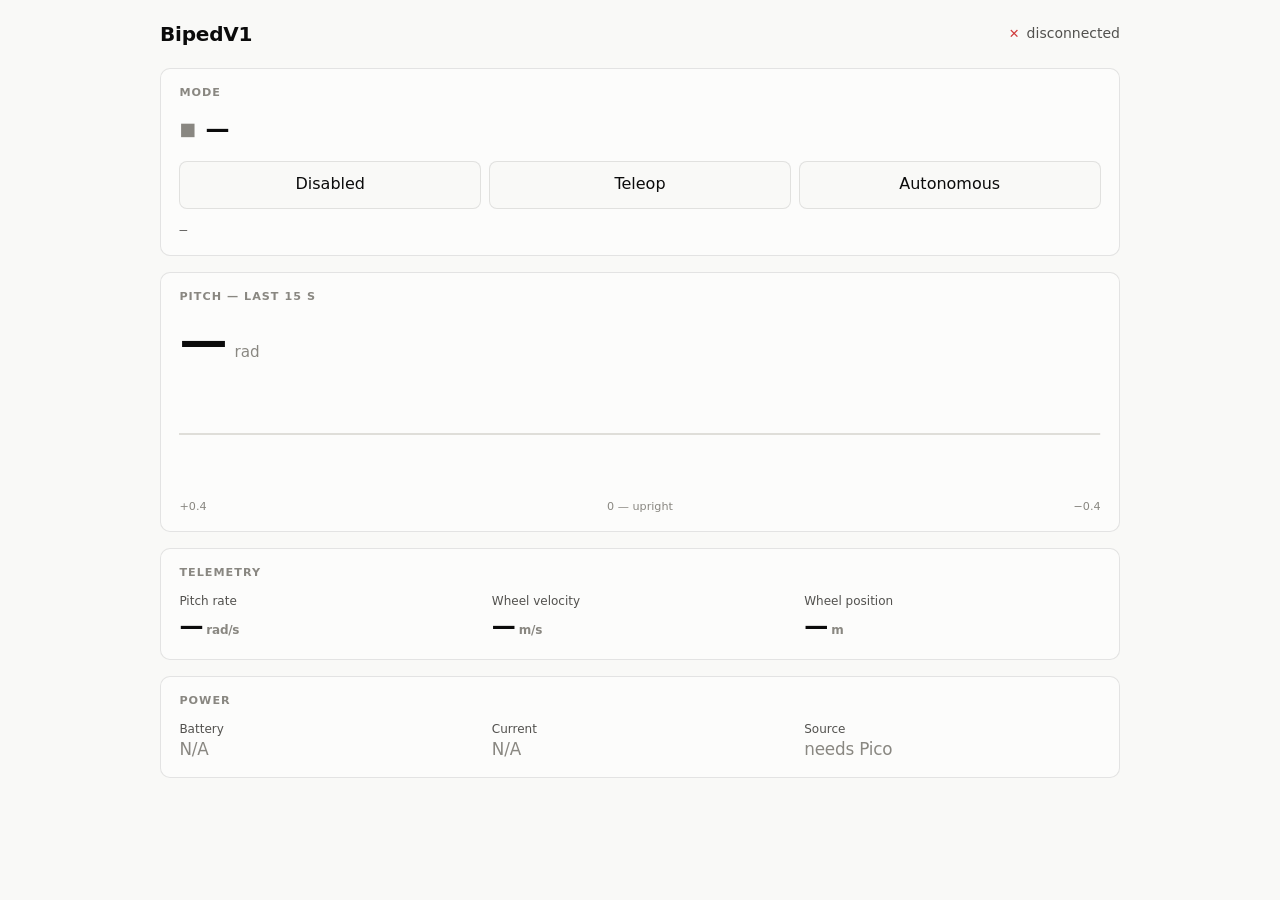
==== src/robot_dashboard/web/index.html @ 06d9ed7c "./sim.sh launch and polished dashboard" ====
<!DOCTYPE html>
<html lang="en">
<head>
  <meta charset="utf-8" />
  <meta name="viewport" content="width=device-width, initial-scale=1" />
  <title>BipedV1 — dashboard</title>

  <!-- vendored locally: the robot has no internet, so no CDN. -->
  <script src="roslib.min.js"></script>

  <style>
    /* Palette roles. Light + dark are each SELECTED steps, not an auto-flip.
       Status hues are fixed and never themed. */
    :root {
      color-scheme: light;
      --plane:   #f9f9f7;
      --surface: #fcfcfb;
      --ink:     #0b0b0b;
      --ink-2:   #52514e;
      --muted:   #898781;
      --grid:    #e1e0d9;
      --axis:    #c3c2b7;
      --border:  rgba(11,11,11,0.10);
      --series:  #2a78d6;
      --good:     #0ca30c;
      --warning:  #fab219;
      --critical: #d03b3b;
    }
    @media (prefers-color-scheme: dark) {
      :root:where(:not([data-theme="light"])) {
        color-scheme: dark;
        --plane:   #0d0d0d;
        --surface: #1a1a19;
        --ink:     #ffffff;
        --ink-2:   #c3c2b7;
        --muted:   #898781;
        --grid:    #2c2c2a;
        --axis:    #383835;
        --border:  rgba(255,255,255,0.10);
        --series:  #3987e5;
      }
    }
    :root[data-theme="dark"] {
      color-scheme: dark;
      --plane: #0d0d0d; --surface: #1a1a19; --ink: #fff; --ink-2: #c3c2b7;
      --grid: #2c2c2a; --axis: #383835; --border: rgba(255,255,255,0.10);
      --series: #3987e5;
    }

    * { box-sizing: border-box; }
    body {
      margin: 0; padding: 1.25rem;
      background: var(--plane); color: var(--ink);
      font-family: system-ui, -apple-system, "Segoe UI", sans-serif;
      line-height: 1.4;
    }
    .wrap { max-width: 60rem; margin: 0 auto; }

    header {
      display: flex; align-items: center; justify-content: space-between;
      gap: 1rem; flex-wrap: wrap; margin-bottom: 1.25rem;
    }
    h1 { font-size: 1.25rem; margin: 0; letter-spacing: -0.01em; }

    /* Status: colour + SHAPE + WORD. Never hue alone — green/red are
       indistinguishable under red-green CVD (measured ΔE 4.1). */
    .status { display: inline-flex; align-items: center; gap: .45rem;
              font-size: .875rem; color: var(--ink-2); }
    .glyph { font-size: .8rem; line-height: 1; }
    .g-good     { color: var(--good); }
    .g-warning  { color: var(--warning); }
    .g-critical { color: var(--critical); }
    .g-muted    { color: var(--muted); }

    .card {
      background: var(--surface); border: 1px solid var(--border);
      border-radius: 10px; padding: 1rem 1.15rem; margin-bottom: 1rem;
    }
    .card > h2 {
      margin: 0 0 .75rem; font-size: .7rem; font-weight: 600;
      text-transform: uppercase; letter-spacing: .09em; color: var(--muted);
    }

    /* mode */
    .mode-now { display: flex; align-items: center; gap: .6rem; margin-bottom: .9rem; }
    .mode-name { font-size: 1.5rem; font-weight: 600; letter-spacing: -0.01em; }
    .buttons { display: grid; grid-template-columns: repeat(3, 1fr); gap: .5rem; }
    button {
      min-height: 48px; padding: .7rem .5rem; font: inherit; font-weight: 500;
      color: var(--ink); background: var(--plane);
      border: 1px solid var(--border); border-radius: 8px; cursor: pointer;
    }
    button:hover { border-color: var(--axis); }
    button[aria-pressed="true"] {
      border-color: var(--series); box-shadow: inset 0 0 0 1px var(--series);
    }
    #result { margin: .75rem 0 0; font-size: .8rem; color: var(--ink-2);
              font-family: ui-monospace, SFMono-Regular, Menlo, monospace; }

    /* hero figure — exactly one per view */
    .hero-row { display: flex; align-items: baseline; gap: .5rem; }
    .hero { font-size: 3rem; font-weight: 600; letter-spacing: -0.02em; line-height: 1; }
    .hero-unit { font-size: .95rem; color: var(--muted); }
    .spark-meta { display: flex; justify-content: space-between;
                  font-size: .7rem; color: var(--muted); margin-top: .35rem; }

    /* KPI row of stat tiles */
    .kpis { display: grid; grid-template-columns: repeat(3, 1fr); gap: 1rem; }
    .tile .label { font-size: .75rem; color: var(--ink-2); }
    .tile .value { font-size: 1.5rem; font-weight: 600; letter-spacing: -0.01em; }
    .tile .unit  { font-size: .75rem; color: var(--muted); margin-left: .2rem; }
    .tile .stub  { font-size: 1.05rem; font-weight: 400; color: var(--muted); }

    @media (max-width: 34rem) {
      .kpis { grid-template-columns: 1fr 1fr; }
      .buttons { grid-template-columns: 1fr; }
      .hero { font-size: 2.5rem; }
    }
  </style>
</head>
<body>
<div class="wrap">

  <header>
    <h1>BipedV1</h1>
    <span class="status">
      <span class="glyph g-critical" id="connGlyph">✕</span>
      <span id="connText">connecting…</span>
    </span>
  </header>

  <section class="card">
    <h2>Mode</h2>
    <div class="mode-now">
      <span class="glyph g-muted" id="modeGlyph" style="font-size:1.1rem">■</span>
      <span class="mode-name" id="modeName">—</span>
    </div>
    <div class="buttons">
      <button data-mode="disabled"   aria-pressed="false">Disabled</button>
      <button data-mode="teleop"     aria-pressed="false">Teleop</button>
      <button data-mode="autonomous" aria-pressed="false">Autonomous</button>
    </div>
    <p id="result" role="status" aria-live="polite">—</p>
  </section>

  <section class="card">
    <h2>Pitch — last 15 s</h2>
    <div class="hero-row">
      <span class="hero" id="pitch">—</span><span class="hero-unit">rad</span>
    </div>
    <svg id="spark" viewBox="0 0 600 120" preserveAspectRatio="none"
         width="100%" height="120" aria-hidden="true" style="display:block;margin-top:.6rem">
      <line x1="0" y1="60" x2="600" y2="60" stroke="var(--axis)" stroke-width="1" />
      <path id="sparkArea" fill="var(--series)" fill-opacity="0.10" d="" />
      <path id="sparkLine" fill="none" stroke="var(--series)" stroke-width="2"
            stroke-linejoin="round" stroke-linecap="round" d="" />
      <circle id="sparkDot" r="4" fill="var(--series)"
              stroke="var(--surface)" stroke-width="2" cx="-10" cy="60" />
    </svg>
    <div class="spark-meta"><span>+0.4</span><span>0 — upright</span><span>−0.4</span></div>
  </section>

  <section class="card">
    <h2>Telemetry</h2>
    <div class="kpis">
      <div class="tile">
        <div class="label">Pitch rate</div>
        <div class="value"><span id="pitchRate">—</span><span class="unit">rad/s</span></div>
      </div>
      <div class="tile">
        <div class="label">Wheel velocity</div>
        <div class="value"><span id="wheelVel">—</span><span class="unit">m/s</span></div>
      </div>
      <div class="tile">
        <div class="label">Wheel position</div>
        <div class="value"><span id="wheelPos">—</span><span class="unit">m</span></div>
      </div>
    </div>
  </section>

  <section class="card">
    <h2>Power</h2>
    <div class="kpis">
      <div class="tile">
        <div class="label">Battery</div>
        <div class="value stub">N/A</div>
      </div>
      <div class="tile">
        <div class="label">Current</div>
        <div class="value stub">N/A</div>
      </div>
      <div class="tile">
        <div class="label">Source</div>
        <div class="value stub">needs Pico</div>
      </div>
    </div>
  </section>

</div>

<script>
  const WHEEL_RADIUS = 0.105;   // must match balance_controller
  const PITCH_SCALE  = 0.4;     // rad, full-scale of the sparkline (max_lean is 0.3)
  const BUF = 150;              // samples retained (~15 s at the render rate)

  const el  = (id) => document.getElementById(id);
  const set = (id, text) => { el(id).textContent = text; };

  // ---- connection -------------------------------------------------------
  // Derive the bridge host from wherever this page was loaded from, so the
  // SAME page works from the laptop, the Pi, or a phone with no edits.
  const host = window.location.hostname || 'localhost';
  const ros = new ROSLIB.Ros({ url: `ws://${host}:9090` });

  function setConn(glyph, cls, text) {
    el('connGlyph').textContent = glyph;
    el('connGlyph').className = 'glyph ' + cls;
    set('connText', text);
  }
  ros.on('connection', () => setConn('●', 'g-good', `connected · ${host}`));
  ros.on('error',      () => setConn('✕', 'g-critical', 'error — see console'));
  ros.on('close',      () => setConn('✕', 'g-critical', 'disconnected'));

  // ---- /mode ------------------------------------------------------------
  // shape + colour + word, so state never rests on hue alone
  const MODE_STYLE = {
    disabled:   { glyph: '■', cls: 'g-muted'   },
    teleop:     { glyph: '●', cls: 'g-good'    },
    autonomous: { glyph: '◆', cls: 'g-warning' },
  };

  const modeTopic = new ROSLIB.Topic({
    ros: ros, name: '/mode', messageType: 'std_msgs/msg/String',
  });
  modeTopic.subscribe((msg) => {
    const style = MODE_STYLE[msg.data] || { glyph: '?', cls: 'g-muted' };
    el('modeGlyph').textContent = style.glyph;
    el('modeGlyph').className = 'glyph ' + style.cls;
    set('modeName', msg.data);
    // reflect the ROBOT's state, never the click — a rejected request must
    // never look accepted.
    document.querySelectorAll('button[data-mode]').forEach((b) => {
      b.setAttribute('aria-pressed', String(b.dataset.mode === msg.data));
    });
  });

  // ---- /set_mode (service client) ---------------------------------------
  const setModeService = new ROSLIB.Service({
    ros: ros, name: '/set_mode', serviceType: 'robot_interfaces/srv/SetMode',
  });

  function requestMode(mode) {
    set('result', `requesting ${mode}…`);
    const request = new ROSLIB.ServiceRequest({ mode: mode });
    setModeService.callService(request, (res) => {
      // res.success / res.message come straight from SetMode.srv's response
      // half — "no controller present" surfaces here.
      set('result', `${res.success ? '✓' : '✕ rejected —'} ${res.message}`);
    }, (err) => {
      // fires when the CALL fails (service missing, bridge down) — NOT when
      // the robot answers with success=false.
      set('result', `✕ call failed: ${err}`);
    });
  }
  document.querySelectorAll('button[data-mode]').forEach((b) => {
    b.addEventListener('click', () => requestMode(b.dataset.mode));
  });

  // ---- /imu -> pitch + sparkline ----------------------------------------
  // identical math to balance_controller.imu_callback, ported to JS
  const hist = [];
  let latestPitch = null, dirty = false;

  const imuTopic = new ROSLIB.Topic({
    ros: ros, name: '/imu', messageType: 'sensor_msgs/msg/Imu',
  });
  imuTopic.subscribe((msg) => {
    const q = msg.orientation;
    let sinp = 2.0 * (q.w * q.y - q.z * q.x);
    sinp = Math.max(-1.0, Math.min(1.0, sinp));   // clamp — same reason as Python
    latestPitch = Math.asin(sinp);
    set('pitchRate', msg.angular_velocity.y.toFixed(2));
    dirty = true;
  });

  // The IMU arrives ~100 Hz; redrawing SVG that fast would burn a phone's
  // battery for no readability gain. Sample into the buffer on a frame tick.
  function tick() {
    if (dirty && latestPitch !== null) {
      hist.push(latestPitch);
      while (hist.length > BUF) hist.shift();
      set('pitch', latestPitch.toFixed(3));
      draw();
      dirty = false;
    }
    requestAnimationFrame(tick);
  }

  function draw() {
    const W = 600, H = 120, mid = H / 2;
    // fixed symmetric scale: auto-scaling would make tiny wobble look dramatic
    const y = (v) => mid - (Math.max(-PITCH_SCALE, Math.min(PITCH_SCALE, v)) / PITCH_SCALE) * mid;
    const step = W / (BUF - 1);
    const pts = hist.map((v, i) => [i * step, y(v)]);
    if (!pts.length) return;
    const d = pts.map(([x, yy], i) => `${i ? 'L' : 'M'}${x.toFixed(1)},${yy.toFixed(1)}`).join('');
    el('sparkLine').setAttribute('d', d);
    el('sparkArea').setAttribute('d',
      `${d}L${pts[pts.length - 1][0].toFixed(1)},${mid}L0,${mid}Z`);
    const last = pts[pts.length - 1];
    el('sparkDot').setAttribute('cx', last[0].toFixed(1));
    el('sparkDot').setAttribute('cy', last[1].toFixed(1));
  }
  requestAnimationFrame(tick);

  // ---- /joint_states -> wheel position & velocity -----------------------
  const jointTopic = new ROSLIB.Topic({
    ros: ros, name: '/joint_states', messageType: 'sensor_msgs/msg/JointState',
  });
  jointTopic.subscribe((msg) => {
    // parallel arrays: find each wheel by name, then index into position/velocity
    const l = msg.name.indexOf('left_wheel_joint');
    const r = msg.name.indexOf('right_wheel_joint');
    if (l === -1 || r === -1) return;   // JS version of your try/except ValueError
    set('wheelPos', (WHEEL_RADIUS * (msg.position[l] + msg.position[r]) / 2.0).toFixed(2));
    set('wheelVel', (WHEEL_RADIUS * (msg.velocity[l] + msg.velocity[r]) / 2.0).toFixed(2));
  });
</script>
</body>
</html>
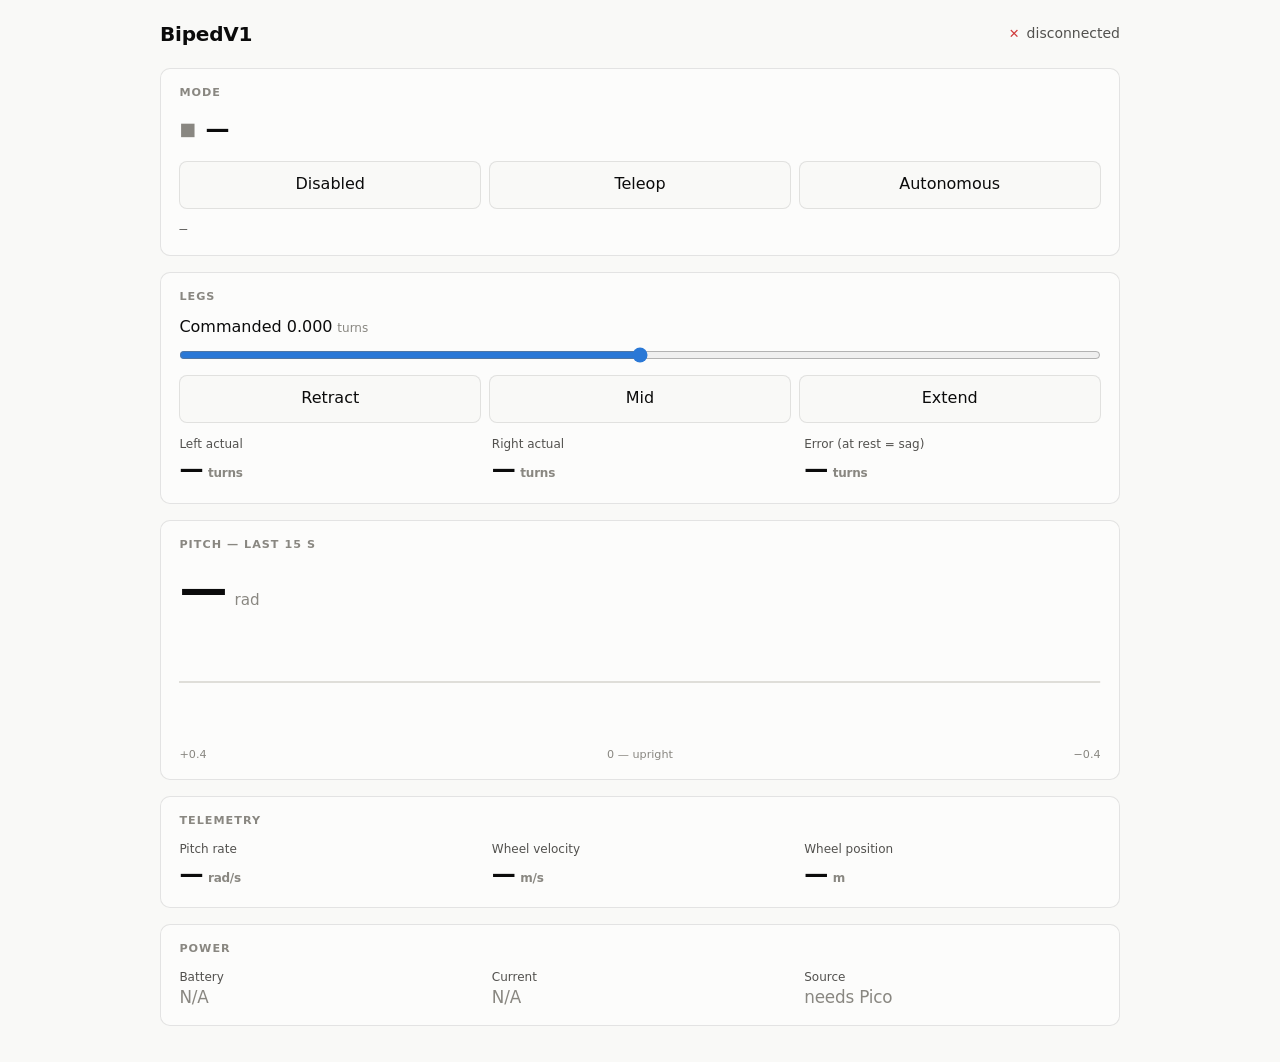
==== commit 89ed4bbe: "(fixed) file cleanup + yaml & symlink fixes" ====
--- a/src/robot_dashboard/web/index.html
+++ b/src/robot_dashboard/web/index.html
@@ -96,6 +96,8 @@
     }
     #result { margin: .75rem 0 0; font-size: .8rem; color: var(--ink-2);
               font-family: ui-monospace, SFMono-Regular, Menlo, monospace; }
+    input[type=range] { width: 100%; margin: .5rem 0 .75rem;
+                        accent-color: var(--series); }
 
     /* hero figure — exactly one per view */
     .hero-row { display: flex; align-items: baseline; gap: .5rem; }
@@ -108,7 +110,7 @@
     .kpis { display: grid; grid-template-columns: repeat(3, 1fr); gap: 1rem; }
     .tile .label { font-size: .75rem; color: var(--ink-2); }
     .tile .value { font-size: 1.5rem; font-weight: 600; letter-spacing: -0.01em; }
-    .tile .unit  { font-size: .75rem; color: var(--muted); margin-left: .2rem; }
+    .unit        { font-size: .75rem; color: var(--muted); margin-left: .3rem; }
     .tile .stub  { font-size: 1.05rem; font-weight: 400; color: var(--muted); }
 
     @media (max-width: 34rem) {
@@ -141,6 +143,35 @@
       <button data-mode="autonomous" aria-pressed="false">Autonomous</button>
     </div>
     <p id="result" role="status" aria-live="polite">—</p>
+  </section>
+
+  <section class="card">
+    <h2>Legs</h2>
+    <div class="readout">
+      <span class="label">Commanded</span>
+      <span class="value" id="legCmd">0.000</span><span class="unit">turns</span>
+    </div>
+    <input type="range" id="legSlider" min="-0.25" max="0.25" step="0.005"
+           value="0" aria-label="Leg position command" />
+    <div class="buttons">
+      <button id="legRetract">Retract</button>
+      <button id="legMid">Mid</button>
+      <button id="legExtend">Extend</button>
+    </div>
+    <div class="kpis" style="margin-top:.85rem">
+      <div class="tile">
+        <div class="label">Left actual</div>
+        <div class="value"><span id="legLeft">—</span><span class="unit">turns</span></div>
+      </div>
+      <div class="tile">
+        <div class="label">Right actual</div>
+        <div class="value"><span id="legRight">—</span><span class="unit">turns</span></div>
+      </div>
+      <div class="tile">
+        <div class="label">Error (at rest = sag)</div>
+        <div class="value"><span id="legSag">—</span><span class="unit">turns</span></div>
+      </div>
+    </div>
   </section>
 
   <section class="card">
@@ -264,6 +295,51 @@
   }
   document.querySelectorAll('button[data-mode]').forEach((b) => {
     b.addEventListener('click', () => requestMode(b.dataset.mode));
+  });
+
+  // ---- legs: command + feedback -----------------------------------------
+  // NOTE these must match leg_controller's pos_min / pos_max parameters.
+  // MEASURE them on the real linkage before trusting this slider range.
+  const LEG_MIN = -0.25, LEG_MAX = 0.25;
+
+  const legCmdTopic = new ROSLIB.Topic({
+    ros: ros, name: '/leg_position_cmd', messageType: 'std_msgs/msg/Float64',
+  });
+  const legStateTopic = new ROSLIB.Topic({
+    ros: ros, name: '/leg_states', messageType: 'sensor_msgs/msg/JointState',
+  });
+
+  let legTarget = 0.0, lastLegSend = 0;
+
+  function sendLeg(v, force) {
+    v = Math.max(LEG_MIN, Math.min(LEG_MAX, v));
+    legTarget = v;
+    el('legSlider').value = v;
+    set('legCmd', v.toFixed(3));
+    // throttle: dragging a slider fires far faster than the bus needs
+    const now = Date.now();
+    if (!force && now - lastLegSend < 50) return;
+    lastLegSend = now;
+    legCmdTopic.publish(new ROSLIB.Message({ data: v }));
+  }
+
+  el('legSlider').addEventListener('input', (e) => sendLeg(parseFloat(e.target.value)));
+  el('legSlider').addEventListener('change', (e) => sendLeg(parseFloat(e.target.value), true));
+  el('legRetract').addEventListener('click', () => sendLeg(LEG_MIN, true));
+  el('legMid').addEventListener('click', () => sendLeg(0.0, true));
+  el('legExtend').addEventListener('click', () => sendLeg(LEG_MAX, true));
+
+  legStateTopic.subscribe((msg) => {
+    const l = msg.name.indexOf('left_leg_joint');
+    const r = msg.name.indexOf('right_leg_joint');
+    if (l === -1 || r === -1) return;
+    set('legLeft', msg.position[l].toFixed(3));
+    set('legRight', msg.position[r].toFixed(3));
+    // while the setpoint is ramping this reads large; it means SAG only once
+    // the legs have settled.
+    const err = Math.max(Math.abs(legTarget - msg.position[l]),
+                         Math.abs(legTarget - msg.position[r]));
+    set('legSag', err.toFixed(3));
   });
 
   // ---- /imu -> pitch + sparkline ----------------------------------------
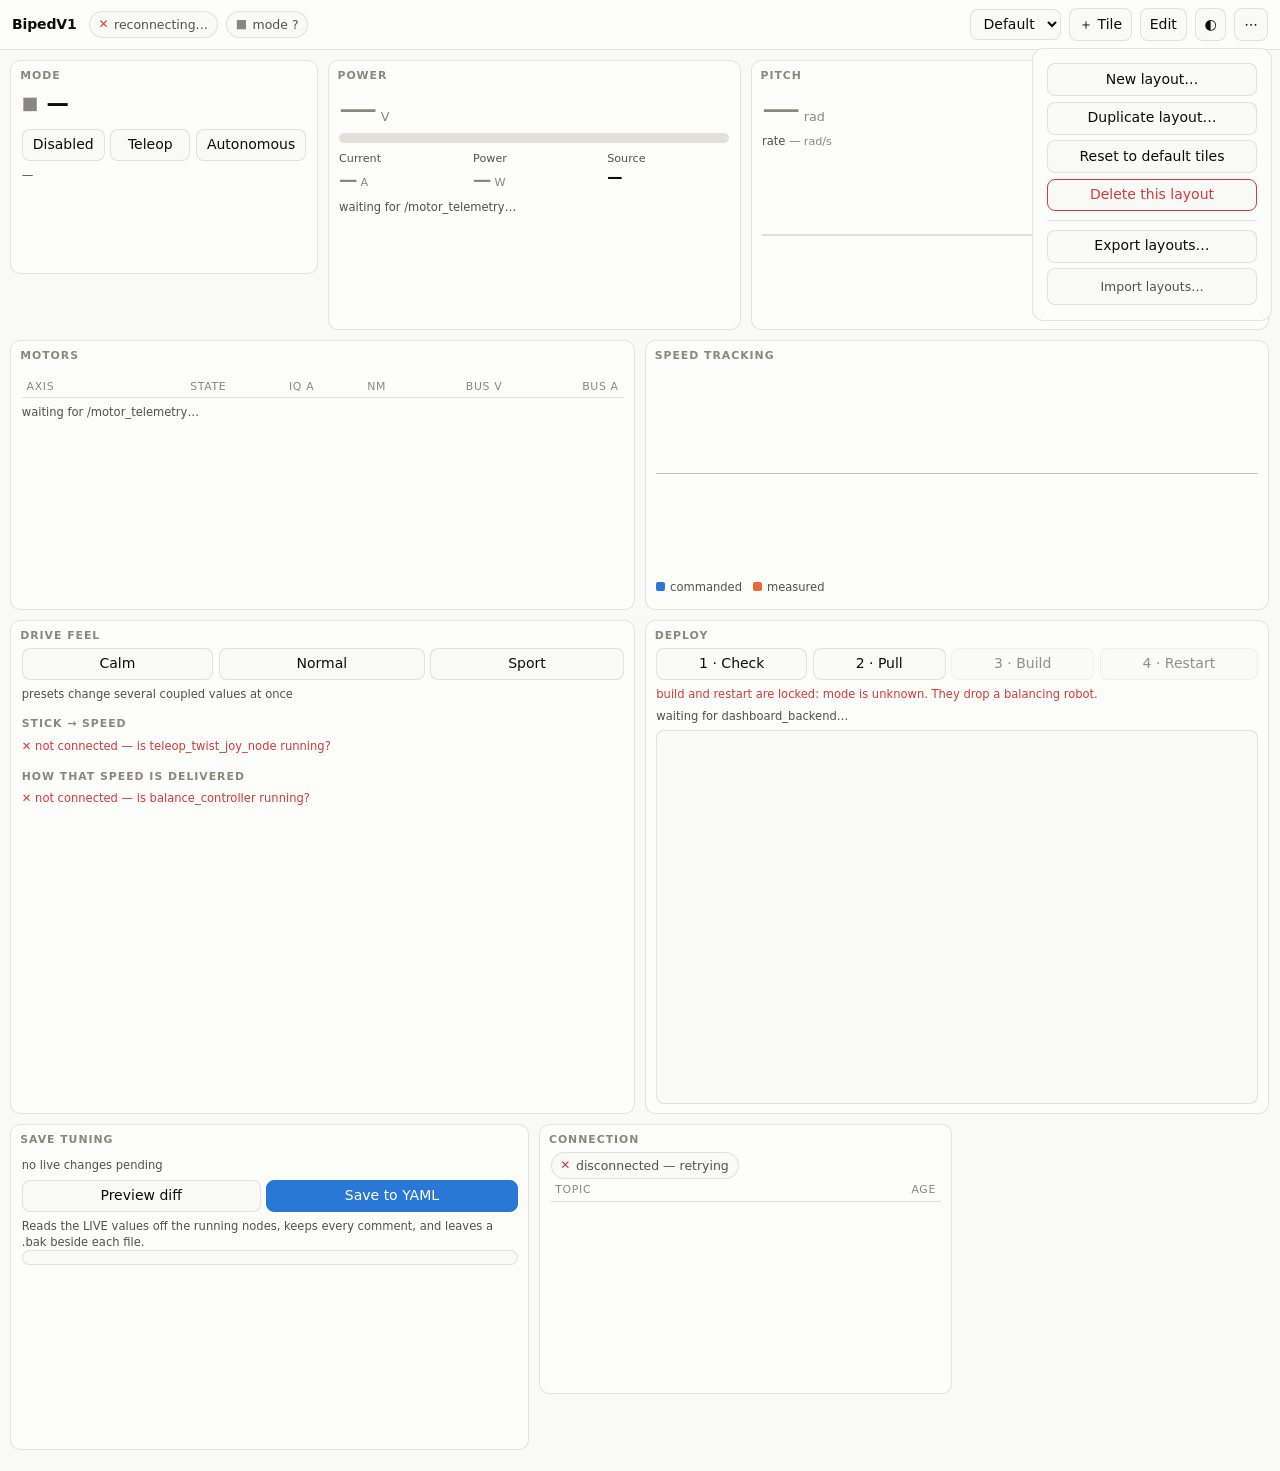
==== commit 6bc93916: "Update dashboard and controls" ====
--- a/src/robot_dashboard/web/index.html
+++ b/src/robot_dashboard/web/index.html
@@ -2,405 +2,74 @@
 <html lang="en">
 <head>
   <meta charset="utf-8" />
-  <meta name="viewport" content="width=device-width, initial-scale=1" />
+  <meta name="viewport" content="width=device-width, initial-scale=1, viewport-fit=cover" />
   <title>BipedV1 — dashboard</title>
 
-  <!-- vendored locally: the robot has no internet, so no CDN. -->
+  <!-- Everything is vendored. The robot has no internet when it is running as
+       its own access point, which is precisely when you need the dashboard, so
+       a CDN link would work on the bench and fail in the field. -->
+  <link rel="stylesheet" href="css/dashboard.css" />
   <script src="roslib.min.js"></script>
-
-  <style>
-    /* Palette roles. Light + dark are each SELECTED steps, not an auto-flip.
-       Status hues are fixed and never themed. */
-    :root {
-      color-scheme: light;
-      --plane:   #f9f9f7;
-      --surface: #fcfcfb;
-      --ink:     #0b0b0b;
-      --ink-2:   #52514e;
-      --muted:   #898781;
-      --grid:    #e1e0d9;
-      --axis:    #c3c2b7;
-      --border:  rgba(11,11,11,0.10);
-      --series:  #2a78d6;
-      --good:     #0ca30c;
-      --warning:  #fab219;
-      --critical: #d03b3b;
-    }
-    @media (prefers-color-scheme: dark) {
-      :root:where(:not([data-theme="light"])) {
-        color-scheme: dark;
-        --plane:   #0d0d0d;
-        --surface: #1a1a19;
-        --ink:     #ffffff;
-        --ink-2:   #c3c2b7;
-        --muted:   #898781;
-        --grid:    #2c2c2a;
-        --axis:    #383835;
-        --border:  rgba(255,255,255,0.10);
-        --series:  #3987e5;
-      }
-    }
-    :root[data-theme="dark"] {
-      color-scheme: dark;
-      --plane: #0d0d0d; --surface: #1a1a19; --ink: #fff; --ink-2: #c3c2b7;
-      --grid: #2c2c2a; --axis: #383835; --border: rgba(255,255,255,0.10);
-      --series: #3987e5;
-    }
-
-    * { box-sizing: border-box; }
-    body {
-      margin: 0; padding: 1.25rem;
-      background: var(--plane); color: var(--ink);
-      font-family: system-ui, -apple-system, "Segoe UI", sans-serif;
-      line-height: 1.4;
-    }
-    .wrap { max-width: 60rem; margin: 0 auto; }
-
-    header {
-      display: flex; align-items: center; justify-content: space-between;
-      gap: 1rem; flex-wrap: wrap; margin-bottom: 1.25rem;
-    }
-    h1 { font-size: 1.25rem; margin: 0; letter-spacing: -0.01em; }
-
-    /* Status: colour + SHAPE + WORD. Never hue alone — green/red are
-       indistinguishable under red-green CVD (measured ΔE 4.1). */
-    .status { display: inline-flex; align-items: center; gap: .45rem;
-              font-size: .875rem; color: var(--ink-2); }
-    .glyph { font-size: .8rem; line-height: 1; }
-    .g-good     { color: var(--good); }
-    .g-warning  { color: var(--warning); }
-    .g-critical { color: var(--critical); }
-    .g-muted    { color: var(--muted); }
-
-    .card {
-      background: var(--surface); border: 1px solid var(--border);
-      border-radius: 10px; padding: 1rem 1.15rem; margin-bottom: 1rem;
-    }
-    .card > h2 {
-      margin: 0 0 .75rem; font-size: .7rem; font-weight: 600;
-      text-transform: uppercase; letter-spacing: .09em; color: var(--muted);
-    }
-
-    /* mode */
-    .mode-now { display: flex; align-items: center; gap: .6rem; margin-bottom: .9rem; }
-    .mode-name { font-size: 1.5rem; font-weight: 600; letter-spacing: -0.01em; }
-    .buttons { display: grid; grid-template-columns: repeat(3, 1fr); gap: .5rem; }
-    button {
-      min-height: 48px; padding: .7rem .5rem; font: inherit; font-weight: 500;
-      color: var(--ink); background: var(--plane);
-      border: 1px solid var(--border); border-radius: 8px; cursor: pointer;
-    }
-    button:hover { border-color: var(--axis); }
-    button[aria-pressed="true"] {
-      border-color: var(--series); box-shadow: inset 0 0 0 1px var(--series);
-    }
-    #result { margin: .75rem 0 0; font-size: .8rem; color: var(--ink-2);
-              font-family: ui-monospace, SFMono-Regular, Menlo, monospace; }
-    input[type=range] { width: 100%; margin: .5rem 0 .75rem;
-                        accent-color: var(--series); }
-
-    /* hero figure — exactly one per view */
-    .hero-row { display: flex; align-items: baseline; gap: .5rem; }
-    .hero { font-size: 3rem; font-weight: 600; letter-spacing: -0.02em; line-height: 1; }
-    .hero-unit { font-size: .95rem; color: var(--muted); }
-    .spark-meta { display: flex; justify-content: space-between;
-                  font-size: .7rem; color: var(--muted); margin-top: .35rem; }
-
-    /* KPI row of stat tiles */
-    .kpis { display: grid; grid-template-columns: repeat(3, 1fr); gap: 1rem; }
-    .tile .label { font-size: .75rem; color: var(--ink-2); }
-    .tile .value { font-size: 1.5rem; font-weight: 600; letter-spacing: -0.01em; }
-    .unit        { font-size: .75rem; color: var(--muted); margin-left: .3rem; }
-    .tile .stub  { font-size: 1.05rem; font-weight: 400; color: var(--muted); }
-
-    @media (max-width: 34rem) {
-      .kpis { grid-template-columns: 1fr 1fr; }
-      .buttons { grid-template-columns: 1fr; }
-      .hero { font-size: 2.5rem; }
-    }
-  </style>
 </head>
 <body>
-<div class="wrap">
 
-  <header>
-    <h1>BipedV1</h1>
-    <span class="status">
-      <span class="glyph g-critical" id="connGlyph">✕</span>
-      <span id="connText">connecting…</span>
-    </span>
-  </header>
+<header class="topbar">
+  <span class="brand">BipedV1</span>
+  <span class="chip" id="conn"><span class="glyph g-critical">✕</span><span>connecting…</span></span>
+  <span class="chip" id="modeChip"><span class="glyph g-muted">■</span><span>mode ?</span></span>
 
-  <section class="card">
-    <h2>Mode</h2>
-    <div class="mode-now">
-      <span class="glyph g-muted" id="modeGlyph" style="font-size:1.1rem">■</span>
-      <span class="mode-name" id="modeName">—</span>
+  <span class="spacer"></span>
+
+  <select id="layoutSel" aria-label="Layout"></select>
+  <button id="addBtn" title="Add a tile">＋ Tile</button>
+  <button id="editBtn" aria-pressed="false" title="Unlock dragging and resizing">Edit</button>
+  <button id="themeBtn" title="Theme">◐</button>
+  <button id="menuBtn" title="More">⋯</button>
+
+  <div id="menu" class="sheet" hidden
+       style="position:absolute; right:.5rem; top:3rem; width:15rem; z-index:60;">
+    <div class="body" style="display:flex; flex-direction:column; gap:.35rem;">
+      <button id="newLayout">New layout…</button>
+      <button id="dupLayout">Duplicate layout…</button>
+      <button id="resetLayout">Reset to default tiles</button>
+      <button id="delLayout" class="danger">Delete this layout</button>
+      <hr style="border:0; border-top:1px solid var(--border); margin:.2rem 0;" />
+      <button id="exportBtn">Export layouts…</button>
+      <label class="card" style="cursor:pointer; text-align:center;">
+        Import layouts…
+        <input id="importFile" type="file" accept="application/json" hidden />
+      </label>
     </div>
-    <div class="buttons">
-      <button data-mode="disabled"   aria-pressed="false">Disabled</button>
-      <button data-mode="teleop"     aria-pressed="false">Teleop</button>
-      <button data-mode="autonomous" aria-pressed="false">Autonomous</button>
-    </div>
-    <p id="result" role="status" aria-live="polite">—</p>
-  </section>
+  </div>
+</header>
 
-  <section class="card">
-    <h2>Legs</h2>
-    <div class="readout">
-      <span class="label">Commanded</span>
-      <span class="value" id="legCmd">0.000</span><span class="unit">turns</span>
-    </div>
-    <input type="range" id="legSlider" min="-0.25" max="0.25" step="0.005"
-           value="0" aria-label="Leg position command" />
-    <div class="buttons">
-      <button id="legRetract">Retract</button>
-      <button id="legMid">Mid</button>
-      <button id="legExtend">Extend</button>
-    </div>
-    <div class="kpis" style="margin-top:.85rem">
-      <div class="tile">
-        <div class="label">Left actual</div>
-        <div class="value"><span id="legLeft">—</span><span class="unit">turns</span></div>
-      </div>
-      <div class="tile">
-        <div class="label">Right actual</div>
-        <div class="value"><span id="legRight">—</span><span class="unit">turns</span></div>
-      </div>
-      <div class="tile">
-        <div class="label">Error (at rest = sag)</div>
-        <div class="value"><span id="legSag">—</span><span class="unit">turns</span></div>
-      </div>
-    </div>
-  </section>
+<p id="editHint" class="note" hidden
+   style="margin:.4rem .75rem 0; color:var(--ink-2);">
+  Editing: drag a tile by its title bar, resize from the corner, ⚙ for settings,
+  ✕ to remove. Tiles fall upward into free space, so there is no way to leave a
+  gap or an overlap.
+</p>
 
-  <section class="card">
-    <h2>Pitch — last 15 s</h2>
-    <div class="hero-row">
-      <span class="hero" id="pitch">—</span><span class="hero-unit">rad</span>
-    </div>
-    <svg id="spark" viewBox="0 0 600 120" preserveAspectRatio="none"
-         width="100%" height="120" aria-hidden="true" style="display:block;margin-top:.6rem">
-      <line x1="0" y1="60" x2="600" y2="60" stroke="var(--axis)" stroke-width="1" />
-      <path id="sparkArea" fill="var(--series)" fill-opacity="0.10" d="" />
-      <path id="sparkLine" fill="none" stroke="var(--series)" stroke-width="2"
-            stroke-linejoin="round" stroke-linecap="round" d="" />
-      <circle id="sparkDot" r="4" fill="var(--series)"
-              stroke="var(--surface)" stroke-width="2" cx="-10" cy="60" />
-    </svg>
-    <div class="spark-meta"><span>+0.4</span><span>0 — upright</span><span>−0.4</span></div>
-  </section>
+<main class="grid-wrap">
+  <div id="grid"></div>
+</main>
 
-  <section class="card">
-    <h2>Telemetry</h2>
-    <div class="kpis">
-      <div class="tile">
-        <div class="label">Pitch rate</div>
-        <div class="value"><span id="pitchRate">—</span><span class="unit">rad/s</span></div>
-      </div>
-      <div class="tile">
-        <div class="label">Wheel velocity</div>
-        <div class="value"><span id="wheelVel">—</span><span class="unit">m/s</span></div>
-      </div>
-      <div class="tile">
-        <div class="label">Wheel position</div>
-        <div class="value"><span id="wheelPos">—</span><span class="unit">m</span></div>
-      </div>
-    </div>
-  </section>
-
-  <section class="card">
-    <h2>Power</h2>
-    <div class="kpis">
-      <div class="tile">
-        <div class="label">Battery</div>
-        <div class="value stub">N/A</div>
-      </div>
-      <div class="tile">
-        <div class="label">Current</div>
-        <div class="value stub">N/A</div>
-      </div>
-      <div class="tile">
-        <div class="label">Source</div>
-        <div class="value stub">needs Pico</div>
-      </div>
-    </div>
-  </section>
-
+<div class="scrim" id="scrim" hidden>
+  <div class="sheet" role="dialog" aria-modal="true" aria-labelledby="sheetTitle">
+    <header>
+      <h2 id="sheetTitle">…</h2>
+      <span class="spacer"></span>
+      <button id="sheetClose" aria-label="Close">✕</button>
+    </header>
+    <div class="body" id="sheetBody"></div>
+    <footer id="sheetFoot"></footer>
+  </div>
 </div>
 
-<script>
-  const WHEEL_RADIUS = 0.105;   // must match balance_controller
-  const PITCH_SCALE  = 0.4;     // rad, full-scale of the sparkline (max_lean is 0.3)
-  const BUF = 150;              // samples retained (~15 s at the render rate)
-
-  const el  = (id) => document.getElementById(id);
-  const set = (id, text) => { el(id).textContent = text; };
-
-  // ---- connection -------------------------------------------------------
-  // Derive the bridge host from wherever this page was loaded from, so the
-  // SAME page works from the laptop, the Pi, or a phone with no edits.
-  const host = window.location.hostname || 'localhost';
-  const ros = new ROSLIB.Ros({ url: `ws://${host}:9090` });
-
-  function setConn(glyph, cls, text) {
-    el('connGlyph').textContent = glyph;
-    el('connGlyph').className = 'glyph ' + cls;
-    set('connText', text);
-  }
-  ros.on('connection', () => setConn('●', 'g-good', `connected · ${host}`));
-  ros.on('error',      () => setConn('✕', 'g-critical', 'error — see console'));
-  ros.on('close',      () => setConn('✕', 'g-critical', 'disconnected'));
-
-  // ---- /mode ------------------------------------------------------------
-  // shape + colour + word, so state never rests on hue alone
-  const MODE_STYLE = {
-    disabled:   { glyph: '■', cls: 'g-muted'   },
-    teleop:     { glyph: '●', cls: 'g-good'    },
-    autonomous: { glyph: '◆', cls: 'g-warning' },
-  };
-
-  const modeTopic = new ROSLIB.Topic({
-    ros: ros, name: '/mode', messageType: 'std_msgs/msg/String',
-  });
-  modeTopic.subscribe((msg) => {
-    const style = MODE_STYLE[msg.data] || { glyph: '?', cls: 'g-muted' };
-    el('modeGlyph').textContent = style.glyph;
-    el('modeGlyph').className = 'glyph ' + style.cls;
-    set('modeName', msg.data);
-    // reflect the ROBOT's state, never the click — a rejected request must
-    // never look accepted.
-    document.querySelectorAll('button[data-mode]').forEach((b) => {
-      b.setAttribute('aria-pressed', String(b.dataset.mode === msg.data));
-    });
-  });
-
-  // ---- /set_mode (service client) ---------------------------------------
-  const setModeService = new ROSLIB.Service({
-    ros: ros, name: '/set_mode', serviceType: 'robot_interfaces/srv/SetMode',
-  });
-
-  function requestMode(mode) {
-    set('result', `requesting ${mode}…`);
-    const request = new ROSLIB.ServiceRequest({ mode: mode });
-    setModeService.callService(request, (res) => {
-      // res.success / res.message come straight from SetMode.srv's response
-      // half — "no controller present" surfaces here.
-      set('result', `${res.success ? '✓' : '✕ rejected —'} ${res.message}`);
-    }, (err) => {
-      // fires when the CALL fails (service missing, bridge down) — NOT when
-      // the robot answers with success=false.
-      set('result', `✕ call failed: ${err}`);
-    });
-  }
-  document.querySelectorAll('button[data-mode]').forEach((b) => {
-    b.addEventListener('click', () => requestMode(b.dataset.mode));
-  });
-
-  // ---- legs: command + feedback -----------------------------------------
-  // NOTE these must match leg_controller's pos_min / pos_max parameters.
-  // MEASURE them on the real linkage before trusting this slider range.
-  const LEG_MIN = -0.25, LEG_MAX = 0.25;
-
-  const legCmdTopic = new ROSLIB.Topic({
-    ros: ros, name: '/leg_position_cmd', messageType: 'std_msgs/msg/Float64',
-  });
-  const legStateTopic = new ROSLIB.Topic({
-    ros: ros, name: '/leg_states', messageType: 'sensor_msgs/msg/JointState',
-  });
-
-  let legTarget = 0.0, lastLegSend = 0;
-
-  function sendLeg(v, force) {
-    v = Math.max(LEG_MIN, Math.min(LEG_MAX, v));
-    legTarget = v;
-    el('legSlider').value = v;
-    set('legCmd', v.toFixed(3));
-    // throttle: dragging a slider fires far faster than the bus needs
-    const now = Date.now();
-    if (!force && now - lastLegSend < 50) return;
-    lastLegSend = now;
-    legCmdTopic.publish(new ROSLIB.Message({ data: v }));
-  }
-
-  el('legSlider').addEventListener('input', (e) => sendLeg(parseFloat(e.target.value)));
-  el('legSlider').addEventListener('change', (e) => sendLeg(parseFloat(e.target.value), true));
-  el('legRetract').addEventListener('click', () => sendLeg(LEG_MIN, true));
-  el('legMid').addEventListener('click', () => sendLeg(0.0, true));
-  el('legExtend').addEventListener('click', () => sendLeg(LEG_MAX, true));
-
-  legStateTopic.subscribe((msg) => {
-    const l = msg.name.indexOf('left_leg_joint');
-    const r = msg.name.indexOf('right_leg_joint');
-    if (l === -1 || r === -1) return;
-    set('legLeft', msg.position[l].toFixed(3));
-    set('legRight', msg.position[r].toFixed(3));
-    // while the setpoint is ramping this reads large; it means SAG only once
-    // the legs have settled.
-    const err = Math.max(Math.abs(legTarget - msg.position[l]),
-                         Math.abs(legTarget - msg.position[r]));
-    set('legSag', err.toFixed(3));
-  });
-
-  // ---- /imu -> pitch + sparkline ----------------------------------------
-  // identical math to balance_controller.imu_callback, ported to JS
-  const hist = [];
-  let latestPitch = null, dirty = false;
-
-  const imuTopic = new ROSLIB.Topic({
-    ros: ros, name: '/imu', messageType: 'sensor_msgs/msg/Imu',
-  });
-  imuTopic.subscribe((msg) => {
-    const q = msg.orientation;
-    let sinp = 2.0 * (q.w * q.y - q.z * q.x);
-    sinp = Math.max(-1.0, Math.min(1.0, sinp));   // clamp — same reason as Python
-    latestPitch = Math.asin(sinp);
-    set('pitchRate', msg.angular_velocity.y.toFixed(2));
-    dirty = true;
-  });
-
-  // The IMU arrives ~100 Hz; redrawing SVG that fast would burn a phone's
-  // battery for no readability gain. Sample into the buffer on a frame tick.
-  function tick() {
-    if (dirty && latestPitch !== null) {
-      hist.push(latestPitch);
-      while (hist.length > BUF) hist.shift();
-      set('pitch', latestPitch.toFixed(3));
-      draw();
-      dirty = false;
-    }
-    requestAnimationFrame(tick);
-  }
-
-  function draw() {
-    const W = 600, H = 120, mid = H / 2;
-    // fixed symmetric scale: auto-scaling would make tiny wobble look dramatic
-    const y = (v) => mid - (Math.max(-PITCH_SCALE, Math.min(PITCH_SCALE, v)) / PITCH_SCALE) * mid;
-    const step = W / (BUF - 1);
-    const pts = hist.map((v, i) => [i * step, y(v)]);
-    if (!pts.length) return;
-    const d = pts.map(([x, yy], i) => `${i ? 'L' : 'M'}${x.toFixed(1)},${yy.toFixed(1)}`).join('');
-    el('sparkLine').setAttribute('d', d);
-    el('sparkArea').setAttribute('d',
-      `${d}L${pts[pts.length - 1][0].toFixed(1)},${mid}L0,${mid}Z`);
-    const last = pts[pts.length - 1];
-    el('sparkDot').setAttribute('cx', last[0].toFixed(1));
-    el('sparkDot').setAttribute('cy', last[1].toFixed(1));
-  }
-  requestAnimationFrame(tick);
-
-  // ---- /joint_states -> wheel position & velocity -----------------------
-  const jointTopic = new ROSLIB.Topic({
-    ros: ros, name: '/joint_states', messageType: 'sensor_msgs/msg/JointState',
-  });
-  jointTopic.subscribe((msg) => {
-    // parallel arrays: find each wheel by name, then index into position/velocity
-    const l = msg.name.indexOf('left_wheel_joint');
-    const r = msg.name.indexOf('right_wheel_joint');
-    if (l === -1 || r === -1) return;   // JS version of your try/except ValueError
-    set('wheelPos', (WHEEL_RADIUS * (msg.position[l] + msg.position[r]) / 2.0).toFixed(2));
-    set('wheelVel', (WHEEL_RADIUS * (msg.velocity[l] + msg.velocity[r]) / 2.0).toFixed(2));
-  });
-</script>
+<!-- type="module" so the tile files can import each other. Served over http by
+     the launch file's static server, which sets the right MIME type; opening
+     index.html straight off the filesystem will NOT work (modules are blocked
+     on file:// by CORS). Always reach it through http://<host>:8000/. -->
+<script type="module" src="js/app.js"></script>
 </body>
 </html>
--- a/src/robot_dashboard/web/css/dashboard.css
+++ b/src/robot_dashboard/web/css/dashboard.css
@@ -0,0 +1,277 @@
+/* ---------------------------------------------------------------------------
+   BipedV1 dashboard.
+
+   Palette roles below are the validated reference instance, unchanged: the
+   categorical slots are used in FIXED ORDER and assigned by ENTITY (a motor
+   keeps its colour whether or not the other three are on screen), never by
+   position in a list. Status hues are reserved and never used as a series.
+
+   Light and dark are each SELECTED steps, not an automatic inversion.
+--------------------------------------------------------------------------- */
+:root {
+  color-scheme: light;
+  --plane:   #f9f9f7;
+  --surface: #fcfcfb;
+  --raised:  #ffffff;
+  --ink:     #0b0b0b;
+  --ink-2:   #52514e;
+  --muted:   #898781;
+  --grid:    #e1e0d9;
+  --axis:    #c3c2b7;
+  --border:  rgba(11,11,11,0.10);
+
+  --s1: #2a78d6;  /* blue    */
+  --s2: #eb6834;  /* orange  */
+  --s3: #1baf7a;  /* aqua    */
+  --s4: #eda100;  /* yellow  */
+  --s5: #e87ba4;  /* magenta */
+  --s6: #008300;  /* green   */
+  --s7: #4a3aa7;  /* violet  */
+  --s8: #e34948;  /* red     */
+
+  --good:     #0ca30c;
+  --warning:  #fab219;
+  --serious:  #ec835a;
+  --critical: #d03b3b;
+
+  --radius: 10px;
+  --mono: ui-monospace, SFMono-Regular, Menlo, Consolas, monospace;
+}
+
+@media (prefers-color-scheme: dark) {
+  :root:where(:not([data-theme="light"])) {
+    color-scheme: dark;
+    --plane:   #0d0d0d;
+    --surface: #1a1a19;
+    --raised:  #232322;
+    --ink:     #ffffff;
+    --ink-2:   #c3c2b7;
+    --muted:   #898781;
+    --grid:    #2c2c2a;
+    --axis:    #383835;
+    --border:  rgba(255,255,255,0.10);
+    --s1: #3987e5; --s2: #d95926; --s3: #199e70; --s4: #c98500;
+    --s5: #d55181; --s6: #008300; --s7: #9085e9; --s8: #e66767;
+  }
+}
+:root[data-theme="dark"] {
+  color-scheme: dark;
+  --plane: #0d0d0d; --surface: #1a1a19; --raised: #232322;
+  --ink: #fff; --ink-2: #c3c2b7; --muted: #898781;
+  --grid: #2c2c2a; --axis: #383835; --border: rgba(255,255,255,0.10);
+  --s1: #3987e5; --s2: #d95926; --s3: #199e70; --s4: #c98500;
+  --s5: #d55181; --s6: #008300; --s7: #9085e9; --s8: #e66767;
+}
+
+* { box-sizing: border-box; }
+html, body { height: 100%; }
+body {
+  margin: 0;
+  background: var(--plane);
+  color: var(--ink);
+  font-family: system-ui, -apple-system, "Segoe UI", sans-serif;
+  font-size: 14px;
+  line-height: 1.4;
+  -webkit-text-size-adjust: 100%;
+}
+
+/* ── top bar ─────────────────────────────────────────────────────────── */
+.topbar {
+  position: sticky; top: 0; z-index: 40;
+  display: flex; align-items: center; gap: .5rem; flex-wrap: wrap;
+  padding: .5rem .75rem;
+  background: var(--surface);
+  border-bottom: 1px solid var(--border);
+}
+.brand { font-weight: 600; letter-spacing: -0.01em; margin-right: .25rem; }
+.spacer { flex: 1 1 auto; }
+
+/* Status is colour + SHAPE + WORD. Green and red are indistinguishable under
+   red-green CVD, so hue never carries the meaning by itself. */
+.chip {
+  display: inline-flex; align-items: center; gap: .35rem;
+  padding: .25rem .55rem; border-radius: 999px;
+  border: 1px solid var(--border); background: var(--plane);
+  font-size: .78rem; color: var(--ink-2); white-space: nowrap;
+}
+.chip .glyph { font-size: .75rem; line-height: 1; }
+.g-good { color: var(--good); }
+.g-warning { color: var(--warning); }
+.g-serious { color: var(--serious); }
+.g-critical { color: var(--critical); }
+.g-muted { color: var(--muted); }
+
+button, select, input, textarea {
+  font: inherit; color: var(--ink);
+  background: var(--plane);
+  border: 1px solid var(--border); border-radius: 8px;
+  padding: .35rem .55rem;
+}
+button { cursor: pointer; }
+button:hover:not(:disabled) { border-color: var(--axis); }
+button:disabled { opacity: .45; cursor: not-allowed; }
+button.primary { background: var(--s1); border-color: var(--s1); color: #fff; }
+button.danger  { border-color: var(--critical); color: var(--critical); }
+button[aria-pressed="true"] {
+  border-color: var(--s1); box-shadow: inset 0 0 0 1px var(--s1);
+}
+input[type=range] { accent-color: var(--s1); padding: 0; border: 0; background: none; }
+label { font-size: .78rem; color: var(--ink-2); }
+
+/* ── grid ────────────────────────────────────────────────────────────── */
+.grid-wrap { padding: .65rem; }
+.grid { position: relative; width: 100%; }
+
+.tile {
+  position: absolute;
+  display: flex; flex-direction: column;
+  background: var(--surface);
+  border: 1px solid var(--border);
+  border-radius: var(--radius);
+  overflow: hidden;
+  transition: left .12s ease, top .12s ease, width .12s ease, height .12s ease;
+}
+.tile.dragging {
+  transition: none; z-index: 30;
+  box-shadow: 0 8px 24px rgba(0,0,0,.22);
+  border-color: var(--s1);
+}
+.tile > header {
+  display: flex; align-items: center; gap: .4rem;
+  padding: .4rem .55rem .3rem;
+  flex: 0 0 auto;
+}
+.t-title {
+  font-size: .68rem; font-weight: 600; text-transform: uppercase;
+  letter-spacing: .09em; color: var(--muted);
+  overflow: hidden; text-overflow: ellipsis; white-space: nowrap; flex: 1 1 auto;
+}
+.t-actions { display: none; gap: .15rem; flex: 0 0 auto; }
+.grid.editing .t-actions { display: inline-flex; }
+.t-btn {
+  padding: 0 .3rem; min-width: 1.4rem; line-height: 1.4rem;
+  font-size: .8rem; border-radius: 6px; background: transparent;
+}
+.t-body { flex: 1 1 auto; min-height: 0; padding: 0 .65rem .55rem; overflow: auto; }
+.t-resize { display: none; }
+.grid.editing .tile > header { cursor: grab; }
+.grid.editing .tile.dragging > header { cursor: grabbing; }
+.grid.editing .t-resize {
+  display: block; position: absolute; right: 0; bottom: 0;
+  width: 18px; height: 18px; cursor: nwse-resize;
+  background: linear-gradient(135deg, transparent 50%, var(--axis) 50%);
+  border-bottom-right-radius: var(--radius);
+}
+.placeholder {
+  position: absolute; z-index: 1;
+  border: 2px dashed var(--s1); border-radius: var(--radius);
+  background: color-mix(in srgb, var(--s1) 8%, transparent);
+  pointer-events: none;
+}
+
+/* ── shared tile innards ─────────────────────────────────────────────── */
+.hero { font-size: 2.4rem; font-weight: 600; letter-spacing: -0.02em; line-height: 1.05; }
+.hero-unit { font-size: .8rem; color: var(--muted); margin-left: .25rem; }
+.stat-row {
+  display: grid; grid-template-columns: repeat(auto-fit, minmax(88px, 1fr));
+  gap: .5rem .75rem;
+}
+.stat .label { font-size: .7rem; color: var(--ink-2); }
+.stat .value { font-size: 1.15rem; font-weight: 600; letter-spacing: -0.01em; }
+.unit { font-size: .7rem; color: var(--muted); margin-left: .2rem; }
+.dash { color: var(--muted); font-weight: 400; }
+
+.legend { display: flex; flex-wrap: wrap; gap: .1rem .7rem; font-size: .72rem; color: var(--ink-2); }
+.legend span { display: inline-flex; align-items: center; gap: .3rem; }
+.swatch { width: 9px; height: 9px; border-radius: 2px; flex: 0 0 auto; }
+
+table.data { width: 100%; border-collapse: collapse; font-size: .78rem; }
+table.data th, table.data td {
+  text-align: right; padding: .2rem .3rem; border-bottom: 1px solid var(--grid);
+  font-variant-numeric: tabular-nums;
+}
+table.data th:first-child, table.data td:first-child { text-align: left; }
+table.data th { color: var(--muted); font-weight: 500; font-size: .68rem;
+                text-transform: uppercase; letter-spacing: .06em; }
+
+.log {
+  font-family: var(--mono); font-size: .72rem; line-height: 1.45;
+  white-space: pre-wrap; word-break: break-word;
+  background: var(--plane); border: 1px solid var(--border); border-radius: 8px;
+  padding: .4rem .5rem; height: 100%; overflow: auto; margin: 0;
+}
+.log .err { color: var(--critical); }
+.log .cmd { color: var(--s1); }
+.log .end { color: var(--muted); }
+
+.note { font-size: .72rem; color: var(--ink-2); margin: .35rem 0 0; }
+.note.bad { color: var(--critical); }
+.note.ok  { color: var(--good); }
+
+.btn-row { display: flex; flex-wrap: wrap; gap: .35rem; }
+.btn-row > button { flex: 1 1 auto; min-width: 5rem; }
+
+/* tuning rows */
+.knob { display: grid; grid-template-columns: 1fr auto; gap: .1rem .5rem;
+        align-items: center; margin-bottom: .45rem; }
+.knob .k-name { font-size: .76rem; color: var(--ink); }
+.knob .k-val { font-family: var(--mono); font-size: .76rem; text-align: right; }
+.knob .k-val input { width: 5.5rem; text-align: right; padding: .15rem .3rem;
+                     font-family: var(--mono); font-size: .76rem; }
+.knob input[type=range] { grid-column: 1 / -1; width: 100%; }
+.knob .k-hint { grid-column: 1 / -1; font-size: .68rem; color: var(--muted); }
+.knob.dirty .k-name::after { content: " ●"; color: var(--warning); }
+
+/* ── drawer + modal ──────────────────────────────────────────────────── */
+.scrim {
+  position: fixed; inset: 0; z-index: 50;
+  background: rgba(0,0,0,.45); display: flex;
+}
+.scrim[hidden] { display: none; }
+.sheet {
+  background: var(--surface); border: 1px solid var(--border);
+  border-radius: 12px; margin: auto; width: min(46rem, 94vw);
+  max-height: 88vh; display: flex; flex-direction: column;
+}
+.sheet > header {
+  display: flex; align-items: center; gap: .5rem;
+  padding: .7rem .9rem; border-bottom: 1px solid var(--border);
+}
+.sheet > header h2 { margin: 0; font-size: .95rem; }
+.sheet > .body { padding: .9rem; overflow: auto; }
+.sheet > footer {
+  display: flex; gap: .4rem; justify-content: flex-end;
+  padding: .6rem .9rem; border-top: 1px solid var(--border);
+}
+
+.palette-group { margin-bottom: 1rem; }
+.palette-group h3 {
+  margin: 0 0 .4rem; font-size: .68rem; font-weight: 600;
+  text-transform: uppercase; letter-spacing: .09em; color: var(--muted);
+}
+.cards { display: grid; grid-template-columns: repeat(auto-fill, minmax(12.5rem, 1fr)); gap: .5rem; }
+.card {
+  text-align: left; padding: .55rem .65rem; border-radius: 8px;
+  background: var(--plane); border: 1px solid var(--border);
+}
+.card strong { display: block; font-size: .82rem; font-weight: 600; }
+.card span { display: block; font-size: .72rem; color: var(--ink-2); margin-top: .15rem; }
+
+.field { margin-bottom: .75rem; }
+.field > label { display: block; margin-bottom: .2rem; }
+.field input[type=text], .field input[type=number], .field select, .field textarea {
+  width: 100%;
+}
+.field .hint { font-size: .7rem; color: var(--muted); margin-top: .15rem; }
+.row2 { display: grid; grid-template-columns: 1fr 1fr; gap: .5rem; }
+
+@media (max-width: 700px) {
+  .grid-wrap { padding: .5rem; }
+  .topbar { padding: .45rem .5rem; }
+  .brand { font-size: .9rem; }
+  .row2 { grid-template-columns: 1fr; }
+}
+
+@media (prefers-reduced-motion: reduce) {
+  .tile { transition: none; }
+}
